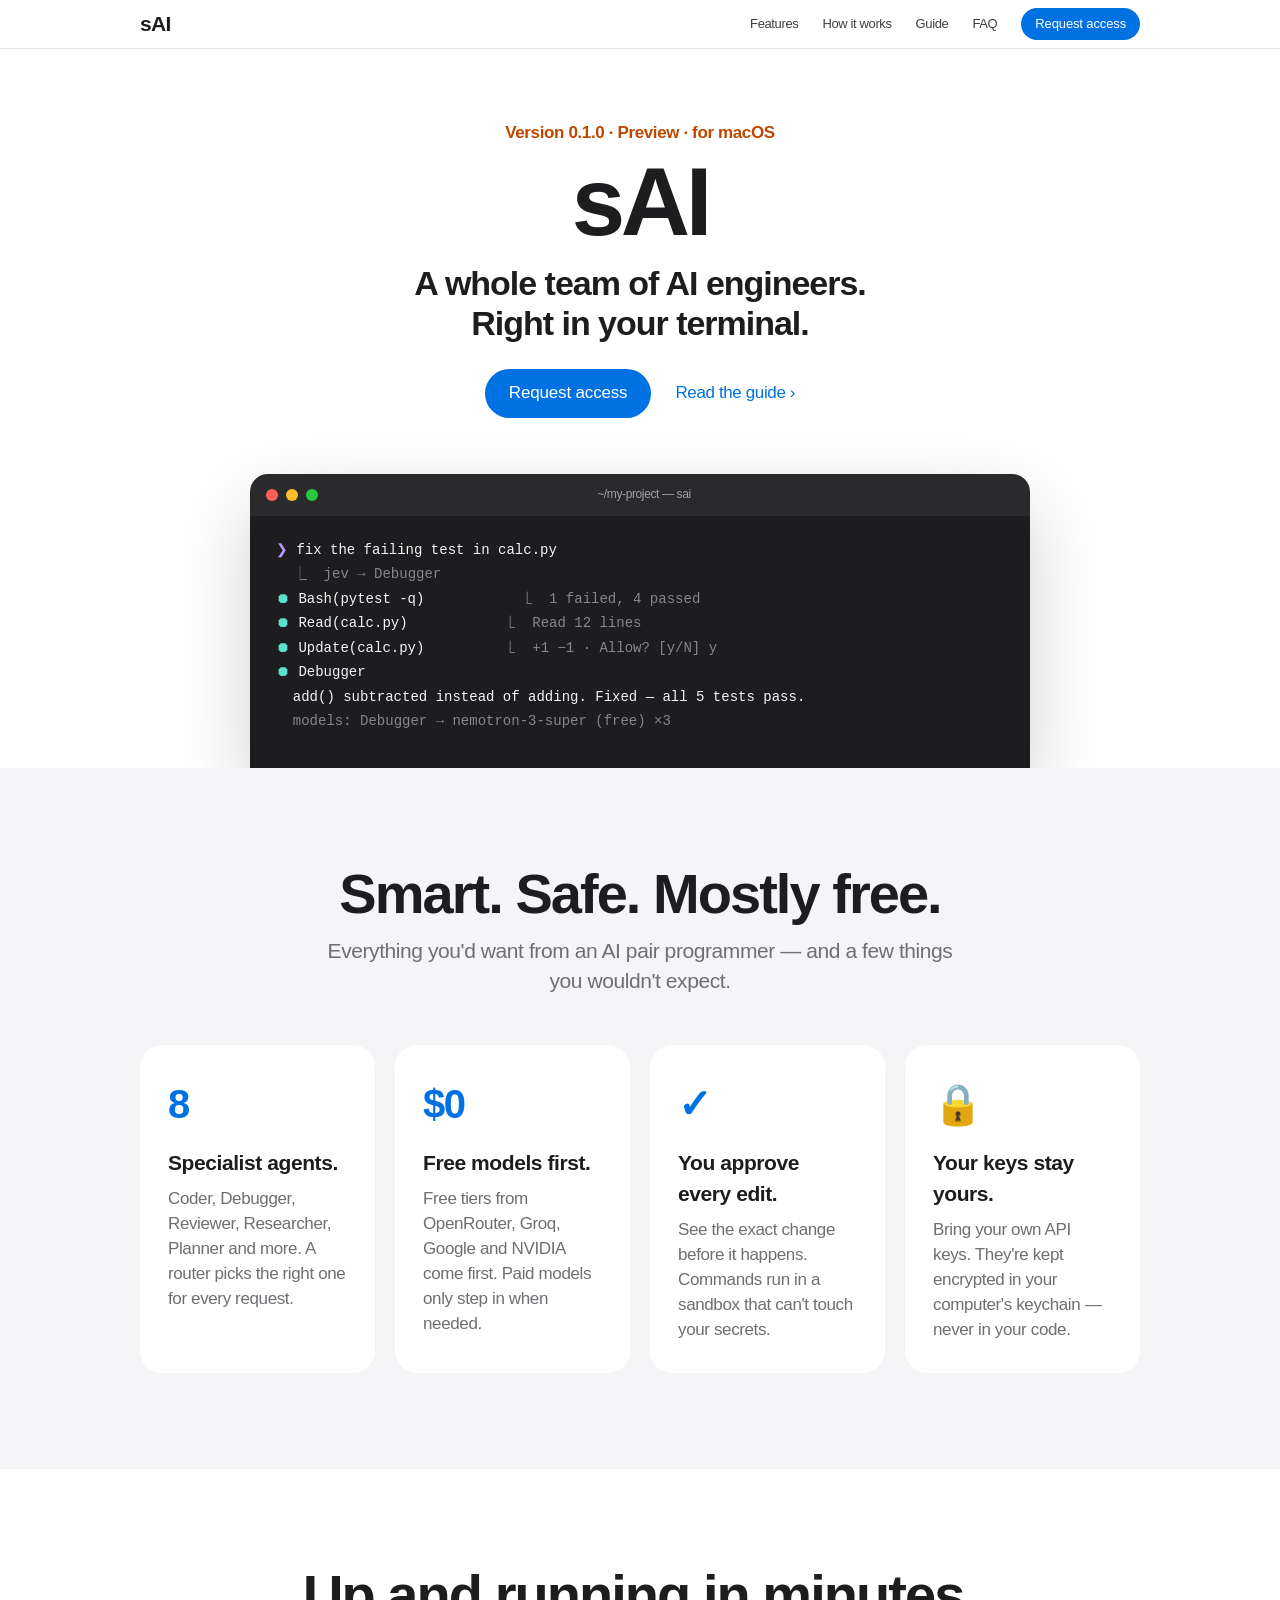
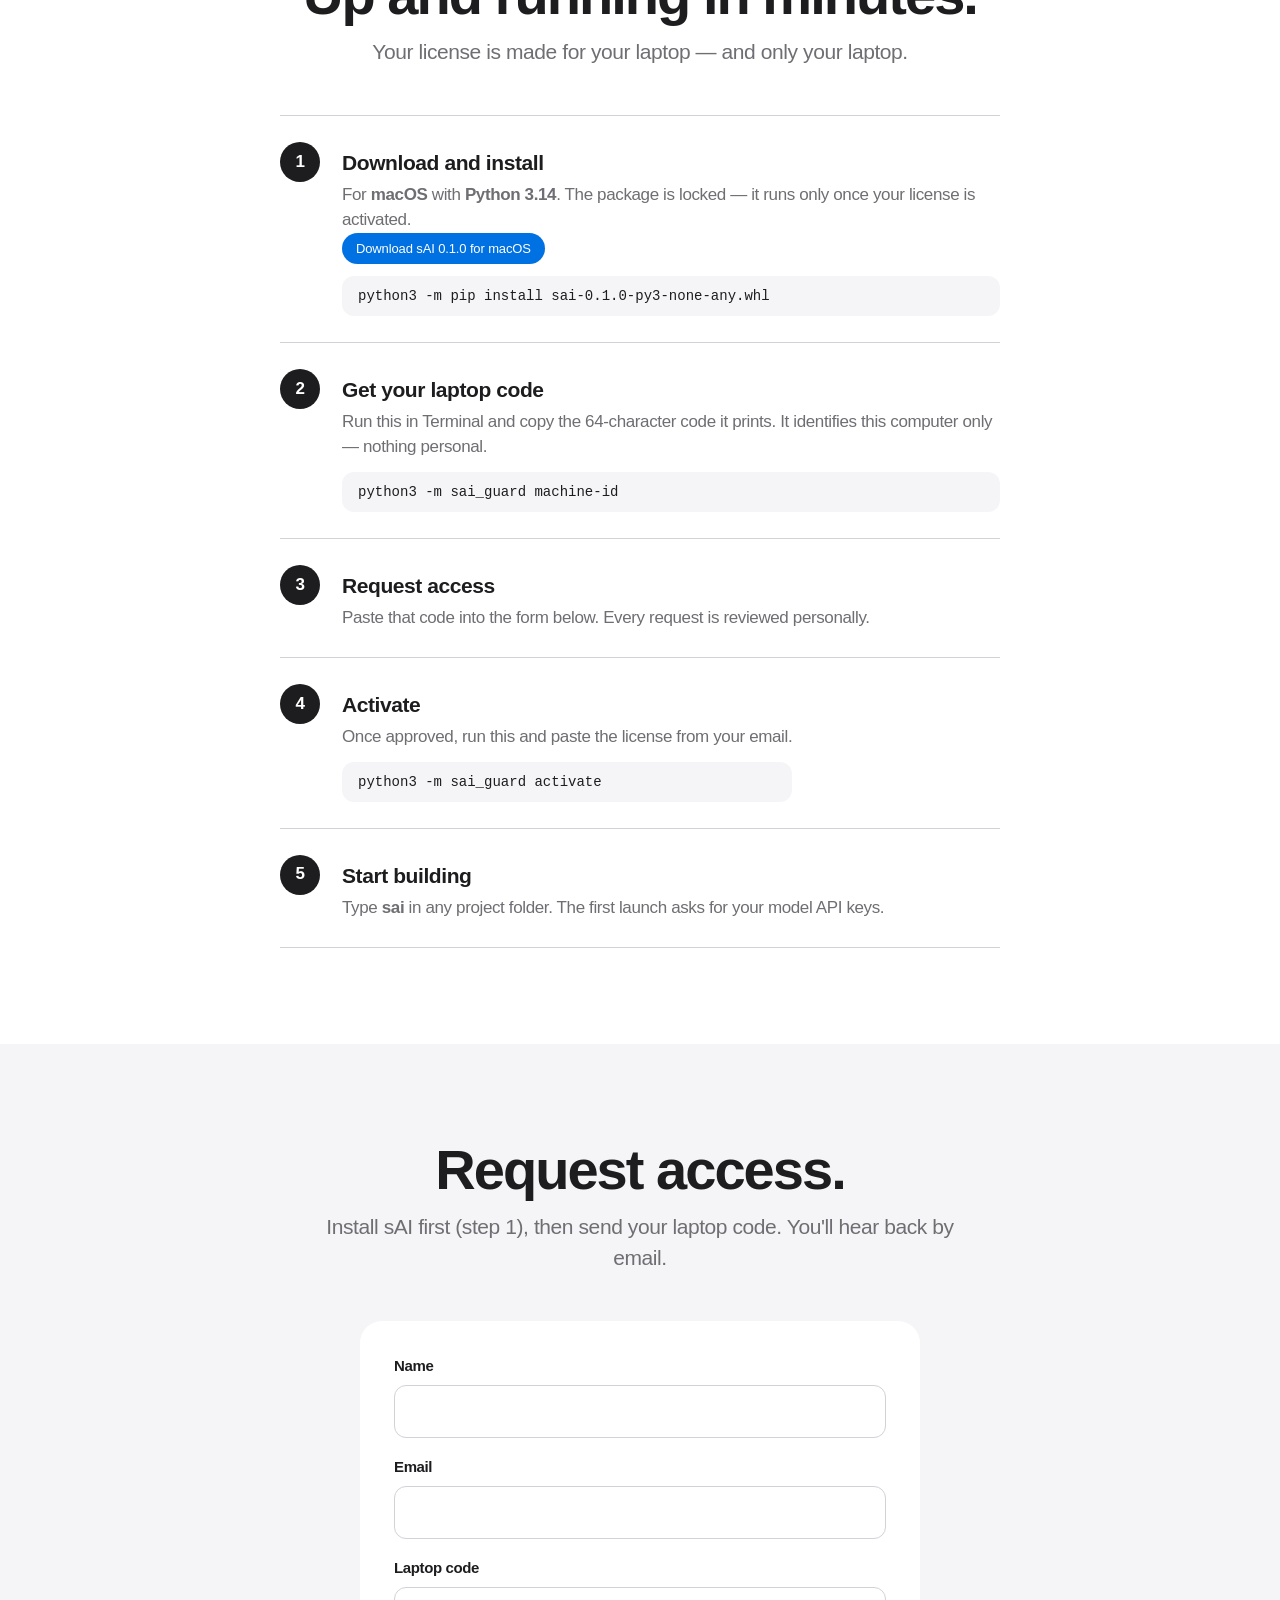
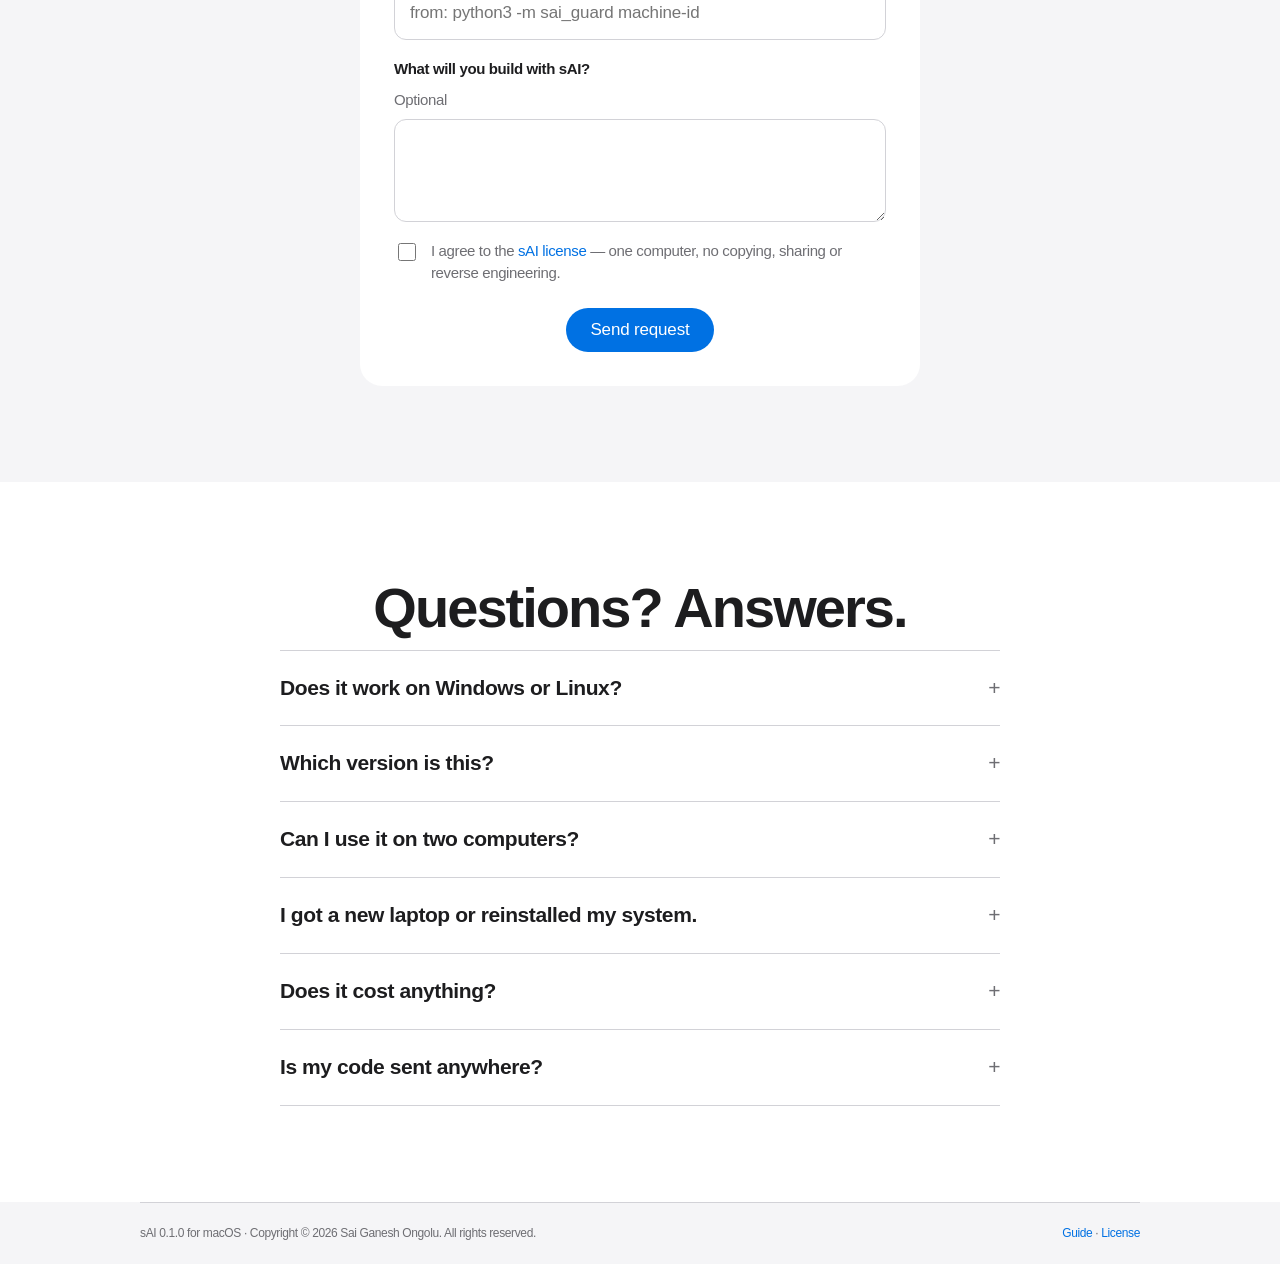
==== index.html @ 8074ced9 "sAI website: home, guide, license, access form, sAI 0.1.0 package for macOS Co-Authored-By: Claude O" ====
<!doctype html>
<html lang="en">
<head>
<meta charset="utf-8">
<meta name="viewport" content="width=device-width, initial-scale=1">
<title>sAI — AI coding agents in your terminal</title>
<meta name="description" content="sAI is a team of AI coding agents for your terminal. Request access for your laptop.">
<link rel="stylesheet" href="style.css">
</head>
<body>
<header class="bar">
  <div class="bar-in">
    <a class="brand" href="#top">sAI</a>
    <nav><a href="#features">Features</a><a href="#how">How it works</a><a href="guide.html">Guide</a><a href="#faq">FAQ</a>
      <a class="pill" href="#access">Request access</a></nav>
  </div>
</header>

<main id="top">
  <section class="hero">
    <p class="kicker">Version <span class="ver">0.1.0</span> · Preview · for macOS</p>
    <h1>sAI</h1>
    <p class="tagline">A whole team of AI engineers.<br>Right in your terminal.</p>
    <div class="links"><a class="pill big" href="#access">Request access</a><a class="more" href="guide.html">Read the guide ›</a></div>
    <div class="device">
      <div class="device-bar"><i></i><i></i><i></i><span>~/my-project — sai</span></div>
<pre><span class="p">❯</span> fix the failing test in calc.py
  <span class="d">⎿  jev → Debugger</span>
<span class="t">⏺</span> Bash(pytest -q)            <span class="d">⎿  1 failed, 4 passed</span>
<span class="t">⏺</span> Read(calc.py)            <span class="d">⎿  Read 12 lines</span>
<span class="t">⏺</span> Update(calc.py)          <span class="d">⎿  +1 −1 · Allow? [y/N] y</span>
<span class="t">⏺</span> Debugger
  add() subtracted instead of adding. Fixed — all 5 tests pass.
  <span class="d">models: Debugger → nemotron-3-super (free) ×3</span></pre>
    </div>
  </section>

  <section id="features" class="band light">
    <h2>Smart. Safe. Mostly free.</h2>
    <p class="sub">Everything you'd want from an AI pair programmer — and a few things you wouldn't expect.</p>
    <div class="tiles">
      <article class="tile"><span class="num">8</span><h3>Specialist agents.</h3><p>Coder, Debugger, Reviewer, Researcher, Planner and more. A router picks the right one for every request.</p></article>
      <article class="tile"><span class="num">$0</span><h3>Free models first.</h3><p>Free tiers from OpenRouter, Groq, Google and NVIDIA come first. Paid models only step in when needed.</p></article>
      <article class="tile"><span class="num">✓</span><h3>You approve every edit.</h3><p>See the exact change before it happens. Commands run in a sandbox that can't touch your secrets.</p></article>
      <article class="tile"><span class="num">🔒</span><h3>Your keys stay yours.</h3><p>Bring your own API keys. They're kept encrypted in your computer's keychain — never in your code.</p></article>
    </div>
  </section>

  <section id="how" class="band">
    <h2>Up and running in minutes.</h2>
    <p class="sub">Your license is made for your laptop — and only your laptop.</p>
    <ol class="steps">
      <li><span>1</span><div><h3>Download and install</h3><p>For <b>macOS</b> with <b>Python 3.14</b>. The package is locked — it runs only once your license is activated.</p>
        <p><a class="pill" href="downloads/sai-0.1.0-py3-none-any.whl" download>Download sAI <span class="ver">0.1.0</span> for macOS</a></p>
        <code>python3 -m pip install sai-0.1.0-py3-none-any.whl</code></div></li>
      <li><span>2</span><div><h3>Get your laptop code</h3><p>Run this in Terminal and copy the 64-character code it prints. It identifies this computer only — nothing personal.</p><code>python3 -m sai_guard machine-id</code></div></li>
      <li><span>3</span><div><h3>Request access</h3><p>Paste that code into the form below. Every request is reviewed personally.</p></div></li>
      <li><span>4</span><div><h3>Activate</h3><p>Once approved, run this and paste the license from your email.</p><code>python3 -m sai_guard activate</code></div></li>
      <li><span>5</span><div><h3>Start building</h3><p>Type <b>sai</b> in any project folder. The first launch asks for your model API keys.</p></div></li>
    </ol>
  </section>

  <section id="access" class="band light">
    <h2>Request access.</h2>
    <p class="sub">Install sAI first (step 1), then send your laptop code. You'll hear back by email.</p>
    <!-- FormSubmit emails each request to the owner. FORM_ENDPOINT and SITE_URL are filled in by publish.sh. -->
    <form class="form" action="https://formsubmit.co/saiganeshongole17@gmail.com" method="POST">
      <input type="hidden" name="_subject" value="New sAI access request">
      <input type="hidden" name="_template" value="table">
      <input type="hidden" name="_next" value="https://saiganesh17-byte.github.io/sai-website/thanks.html">
      <input type="text" name="_honey" class="hp" tabindex="-1" autocomplete="off" aria-hidden="true">
      <label>Name<input name="name" required maxlength="80" autocomplete="name"></label>
      <label>Email<input name="email" type="email" required maxlength="120" autocomplete="email"></label>
      <label>Laptop code<input name="machine_code" required pattern="[0-9a-f]{64}" title="64 characters, 0–9 and a–f"
             placeholder="from: python3 -m sai_guard machine-id" autocomplete="off" spellcheck="false"></label>
      <label>What will you build with sAI? <em>Optional</em><textarea name="use_case" rows="3" maxlength="600"></textarea></label>
      <label class="check"><input type="checkbox" name="accepts_license" value="yes" required>
        <span>I agree to the <a href="license.html">sAI license</a> — one computer, no copying, sharing or reverse engineering.</span></label>
      <button class="pill big" type="submit">Send request</button>
    </form>
  </section>

  <section id="faq" class="band">
    <h2>Questions? Answers.</h2>
    <div class="faq">
      <details><summary>Does it work on Windows or Linux?</summary><p>Not yet — sAI <span class="ver">0.1.0</span> supports macOS only. Linux support is close; Windows will follow. Requests from other systems will be kept for when they're supported.</p></details>
      <details><summary>Which version is this?</summary><p>sAI <span class="ver">0.1.0</span>, an early preview. Run <b>sai --version</b> to see the version you have.</p></details>
      <details><summary>Can I use it on two computers?</summary><p>Each license works on the computer whose code you sent. For another computer, just request a second license.</p></details>
      <details><summary>I got a new laptop or reinstalled my system.</summary><p>Your laptop code changes. Send a new request with the new code and mention it — we'll replace your license.</p></details>
      <details><summary>Does it cost anything?</summary><p>Access is free during the preview. Model usage is billed by the providers whose keys you use — with free-tier keys, most work costs nothing.</p></details>
      <details><summary>Is my code sent anywhere?</summary><p>Only to the AI model providers whose keys you configure, as part of each request. sAI has no server of its own.</p></details>
    </div>
  </section>
</main>

<footer class="foot">
  <div class="foot-in">
    <span>sAI <span class="ver">0.1.0</span> for macOS · Copyright © 2026 Sai Ganesh Ongolu. All rights reserved.</span>
    <span><a href="guide.html">Guide</a> · <a href="license.html">License</a></span>
  </div>
</footer>
</body>
</html>
---- style.css ----
/* Clean, product-page look: big type, generous space, alternating bands, soft cards. */
:root {
  --bg: #ffffff; --band: #f5f5f7; --fg: #1d1d1f; --muted: #6e6e73; --line: #d2d2d7;
  --tile: #ffffff; --blue: #0071e3; --blue-hover: #0077ed; --bar: rgba(255, 255, 255, 0.72);
  --term: #1d1d1f; --term-fg: #f5f5f7;
}
@media (prefers-color-scheme: dark) {
  :root { --bg: #000000; --band: #101012; --fg: #f5f5f7; --muted: #a1a1a6; --line: #333336;
          --tile: #1c1c1e; --blue: #2997ff; --blue-hover: #47a5ff; --bar: rgba(22, 22, 23, 0.72); --term: #1c1c1e; }
}
* { box-sizing: border-box; }
html { scroll-behavior: smooth; scroll-padding-top: 56px; }
body { margin: 0; background: var(--bg); color: var(--fg); -webkit-font-smoothing: antialiased;
       font: 17px/1.47 -apple-system, BlinkMacSystemFont, "SF Pro Text", "Helvetica Neue", Helvetica, Arial, sans-serif;
       letter-spacing: -0.022em; }
a { color: var(--blue); text-decoration: none; }
a:hover { text-decoration: underline; }

/* Translucent top bar */
.bar { position: sticky; top: 0; z-index: 10; background: var(--bar);
       backdrop-filter: saturate(180%) blur(20px); -webkit-backdrop-filter: saturate(180%) blur(20px);
       border-bottom: 1px solid color-mix(in srgb, var(--line) 50%, transparent); }
.bar-in { width: min(1000px, 100% - 32px); margin: 0 auto; height: 48px; display: flex; align-items: center; justify-content: space-between; }
.brand { color: var(--fg); font-weight: 600; font-size: 21px; letter-spacing: -0.03em; }
.bar nav { display: flex; align-items: center; gap: 24px; font-size: 13px; }
.bar nav a:not(.pill) { color: var(--fg); opacity: .85; }
.bar nav a:not(.pill):hover { opacity: 1; text-decoration: none; }
@media (max-width: 640px) { .bar nav a:not(.pill) { display: none; } }

/* Buttons */
.pill { display: inline-block; background: var(--blue); color: #fff; border: 0; border-radius: 980px;
        padding: 6px 14px; font-size: 13px; font-weight: 500; cursor: pointer; letter-spacing: -0.01em; }
.pill:hover { background: var(--blue-hover); text-decoration: none; }
.pill.big { padding: 12px 24px; font-size: 17px; }
.more { font-size: 17px; }

/* Hero */
.hero { text-align: center; padding: 72px 16px 0; overflow: hidden; }
.kicker { color: #bf4800; font-size: 17px; font-weight: 600; margin: 0 0 6px; }
@media (prefers-color-scheme: dark) { .kicker { color: #ff9f0a; } }
.hero h1 { font-size: clamp(56px, 11vw, 96px); line-height: 1.05; font-weight: 700; letter-spacing: -0.045em; margin: 0; }
.tagline { font-size: clamp(24px, 4vw, 34px); line-height: 1.18; font-weight: 600; letter-spacing: -0.03em; margin: 10px 0 26px; }
.links { display: flex; gap: 24px; align-items: center; justify-content: center; flex-wrap: wrap; margin-bottom: 56px; }

/* Terminal "device" */
.device { width: min(780px, 100%); margin: 0 auto; text-align: left; background: var(--term); border-radius: 18px 18px 0 0;
          box-shadow: 0 30px 80px rgba(0, 0, 0, 0.18); overflow: hidden; }
.device-bar { display: flex; align-items: center; gap: 8px; padding: 12px 16px; background: rgba(255, 255, 255, 0.06); }
.device-bar i { width: 12px; height: 12px; border-radius: 50%; background: #ff5f57; }
.device-bar i:nth-child(2) { background: #febc2e; } .device-bar i:nth-child(3) { background: #28c840; }
.device-bar span { flex: 1; text-align: center; color: #a1a1a6; font-size: 12px; margin-right: 52px; }
.device pre { margin: 0; padding: 22px 26px 34px; color: var(--term-fg); overflow-x: auto;
              font: 14px/1.75 ui-monospace, "SF Mono", SFMono-Regular, Menlo, monospace; letter-spacing: 0; }
.device .p { color: #bf9bff; } .device .t { color: #5ee0cf; } .device .d { color: #86868b; }

/* Sections */
.band { padding: 96px 16px; text-align: center; }
.band.light { background: var(--band); }
.band h2 { font-size: clamp(36px, 6vw, 56px); line-height: 1.07; font-weight: 700; letter-spacing: -0.035em; margin: 0 0 12px; }
.sub { font-size: 21px; color: var(--muted); margin: 0 auto 48px; max-width: 640px; letter-spacing: -0.02em; }

.tiles { width: min(1000px, 100%); margin: 0 auto; display: grid; grid-template-columns: repeat(auto-fit, minmax(220px, 1fr)); gap: 20px; text-align: left; }
.tile { background: var(--tile); border-radius: 22px; padding: 30px 28px; }
.band:not(.light) .tile { background: var(--band); }
.num { display: block; font-size: 40px; font-weight: 700; letter-spacing: -0.04em; margin-bottom: 14px; color: var(--blue); }
.tile h3 { font-size: 21px; margin: 0 0 8px; letter-spacing: -0.02em; }
.tile p { margin: 0; color: var(--muted); font-size: 17px; }

.steps { list-style: none; padding: 0; margin: 0 auto; width: min(720px, 100%); text-align: left; }
.steps li { display: flex; gap: 22px; padding: 26px 0; border-top: 1px solid var(--line); }
.steps li:last-child { border-bottom: 1px solid var(--line); }
.steps li > span { flex: none; width: 40px; height: 40px; border-radius: 50%; background: var(--fg); color: var(--bg);
                   display: grid; place-items: center; font-weight: 600; }
.steps h3 { margin: 6px 0 4px; font-size: 21px; letter-spacing: -0.02em; }
.steps p { margin: 0; color: var(--muted); }
code { display: block; margin-top: 12px; background: var(--band); border-radius: 12px; padding: 12px 16px; overflow-x: auto;
       font: 14px ui-monospace, "SF Mono", SFMono-Regular, Menlo, monospace; letter-spacing: 0; color: var(--fg); }

/* Form */
.form { width: min(560px, 100%); margin: 0 auto; display: grid; gap: 18px; text-align: left;
        background: var(--tile); border-radius: 22px; padding: 34px; }
.form label { display: grid; gap: 8px; font-size: 15px; font-weight: 600; }
.form em { font-style: normal; font-weight: 400; color: var(--muted); }
.form input, .form textarea { font: inherit; font-size: 17px; font-weight: 400; color: var(--fg); background: var(--bg);
       border: 1px solid var(--line); border-radius: 12px; padding: 13px 15px; width: 100%; letter-spacing: -0.01em; }
.form input:focus, .form textarea:focus { outline: none; border-color: var(--blue); box-shadow: 0 0 0 4px color-mix(in srgb, var(--blue) 22%, transparent); }
.form .check { display: flex; gap: 12px; align-items: flex-start; font-weight: 400; color: var(--muted); }
.form .check input { width: 18px; height: 18px; margin-top: 3px; flex: none; accent-color: var(--blue); }
.form button { justify-self: center; margin-top: 6px; }
.hp { position: absolute; left: -9999px; }

/* FAQ */
.faq { width: min(720px, 100%); margin: 0 auto; text-align: left; }
.faq details { border-top: 1px solid var(--line); padding: 22px 0; }
.faq details:last-child { border-bottom: 1px solid var(--line); }
.faq summary { cursor: pointer; font-size: 21px; font-weight: 600; letter-spacing: -0.02em; list-style: none; display: flex; justify-content: space-between; }
.faq summary::after { content: "+"; color: var(--muted); font-weight: 400; }
.faq details[open] summary::after { content: "−"; }
.faq summary::-webkit-details-marker { display: none; }
.faq p { color: var(--muted); margin: 12px 0 0; }

/* Footer */
.foot { background: var(--band); color: var(--muted); font-size: 12px; }
.foot-in { width: min(1000px, 100% - 32px); margin: 0 auto; padding: 22px 0; display: flex; justify-content: space-between; flex-wrap: wrap; gap: 8px; border-top: 1px solid var(--line); }

/* Simple pages (thanks, license) */
.page { width: min(720px, 100% - 32px); margin: 0 auto; padding: 88px 0; }
.page h1 { font-size: clamp(40px, 7vw, 64px); letter-spacing: -0.04em; line-height: 1.08; margin: 0 0 16px; }
.page p { font-size: 21px; color: var(--muted); }
.page pre { white-space: pre-wrap; background: var(--band); border-radius: 18px; padding: 28px; font: 14px/1.65 ui-monospace, "SF Mono", Menlo, monospace; letter-spacing: 0; }

/* User guide */
.doc { width: min(860px, 100% - 32px); margin: 0 auto; padding: 72px 0 40px; }
.doc-head { text-align: center; margin-bottom: 24px; }
.doc-head h1 { font-size: clamp(38px, 7vw, 64px); line-height: 1.07; letter-spacing: -0.045em; margin: 0 0 12px; }
.toc { display: flex; flex-wrap: wrap; gap: 8px; justify-content: center; margin-top: 8px; }
.toc a { background: var(--band); color: var(--fg); border-radius: 980px; padding: 6px 14px; font-size: 14px; }
.toc a:hover { text-decoration: none; background: var(--line); }
.doc section { padding-top: 56px; }
.doc h2 { font-size: clamp(28px, 4.5vw, 40px); letter-spacing: -0.035em; margin: 0 0 16px; }
.doc li { margin-bottom: 10px; }
.doc li code:not(.inline) { margin-bottom: 4px; }
.doc table { width: 100%; border-collapse: collapse; margin: 8px 0 12px; font-size: 16px; }
.doc th, .doc td { text-align: left; padding: 12px 14px; border-bottom: 1px solid var(--line); vertical-align: top; }
.doc th { font-size: 13px; color: var(--muted); font-weight: 600; text-transform: uppercase; letter-spacing: .02em; }
.doc td:first-child { white-space: nowrap; font-weight: 500; }
@media (max-width: 640px) { .doc td:first-child { white-space: normal; } }
.sample { background: var(--term); color: var(--term-fg); border-radius: 16px; padding: 18px 22px; overflow-x: auto;
          font: 14px/1.7 ui-monospace, "SF Mono", SFMono-Regular, Menlo, monospace; letter-spacing: 0; }
.sample .p { color: #bf9bff; } .sample .t { color: #5ee0cf; } .sample .d { color: #86868b; }
kbd { font: 13px ui-monospace, "SF Mono", Menlo, monospace; background: var(--band); border: 1px solid var(--line);
      border-bottom-width: 2px; border-radius: 6px; padding: 1px 6px; letter-spacing: 0; }
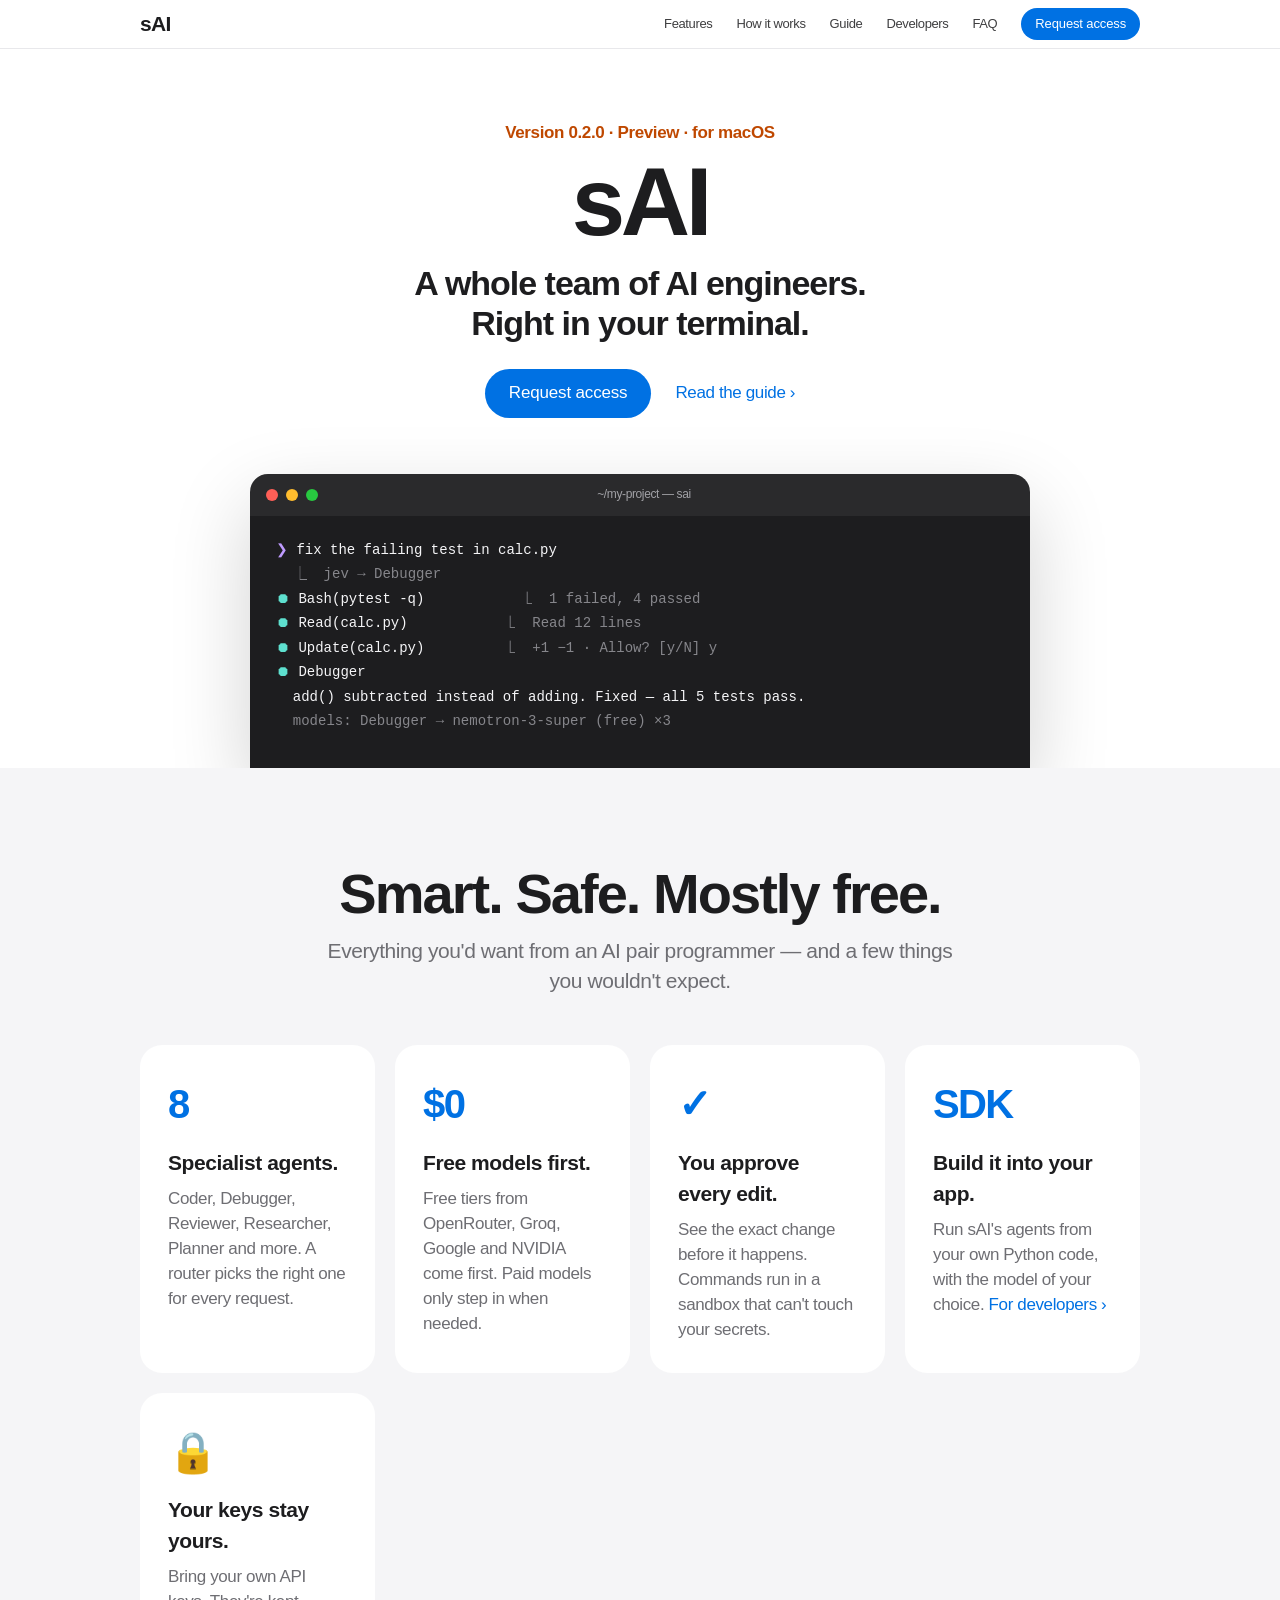
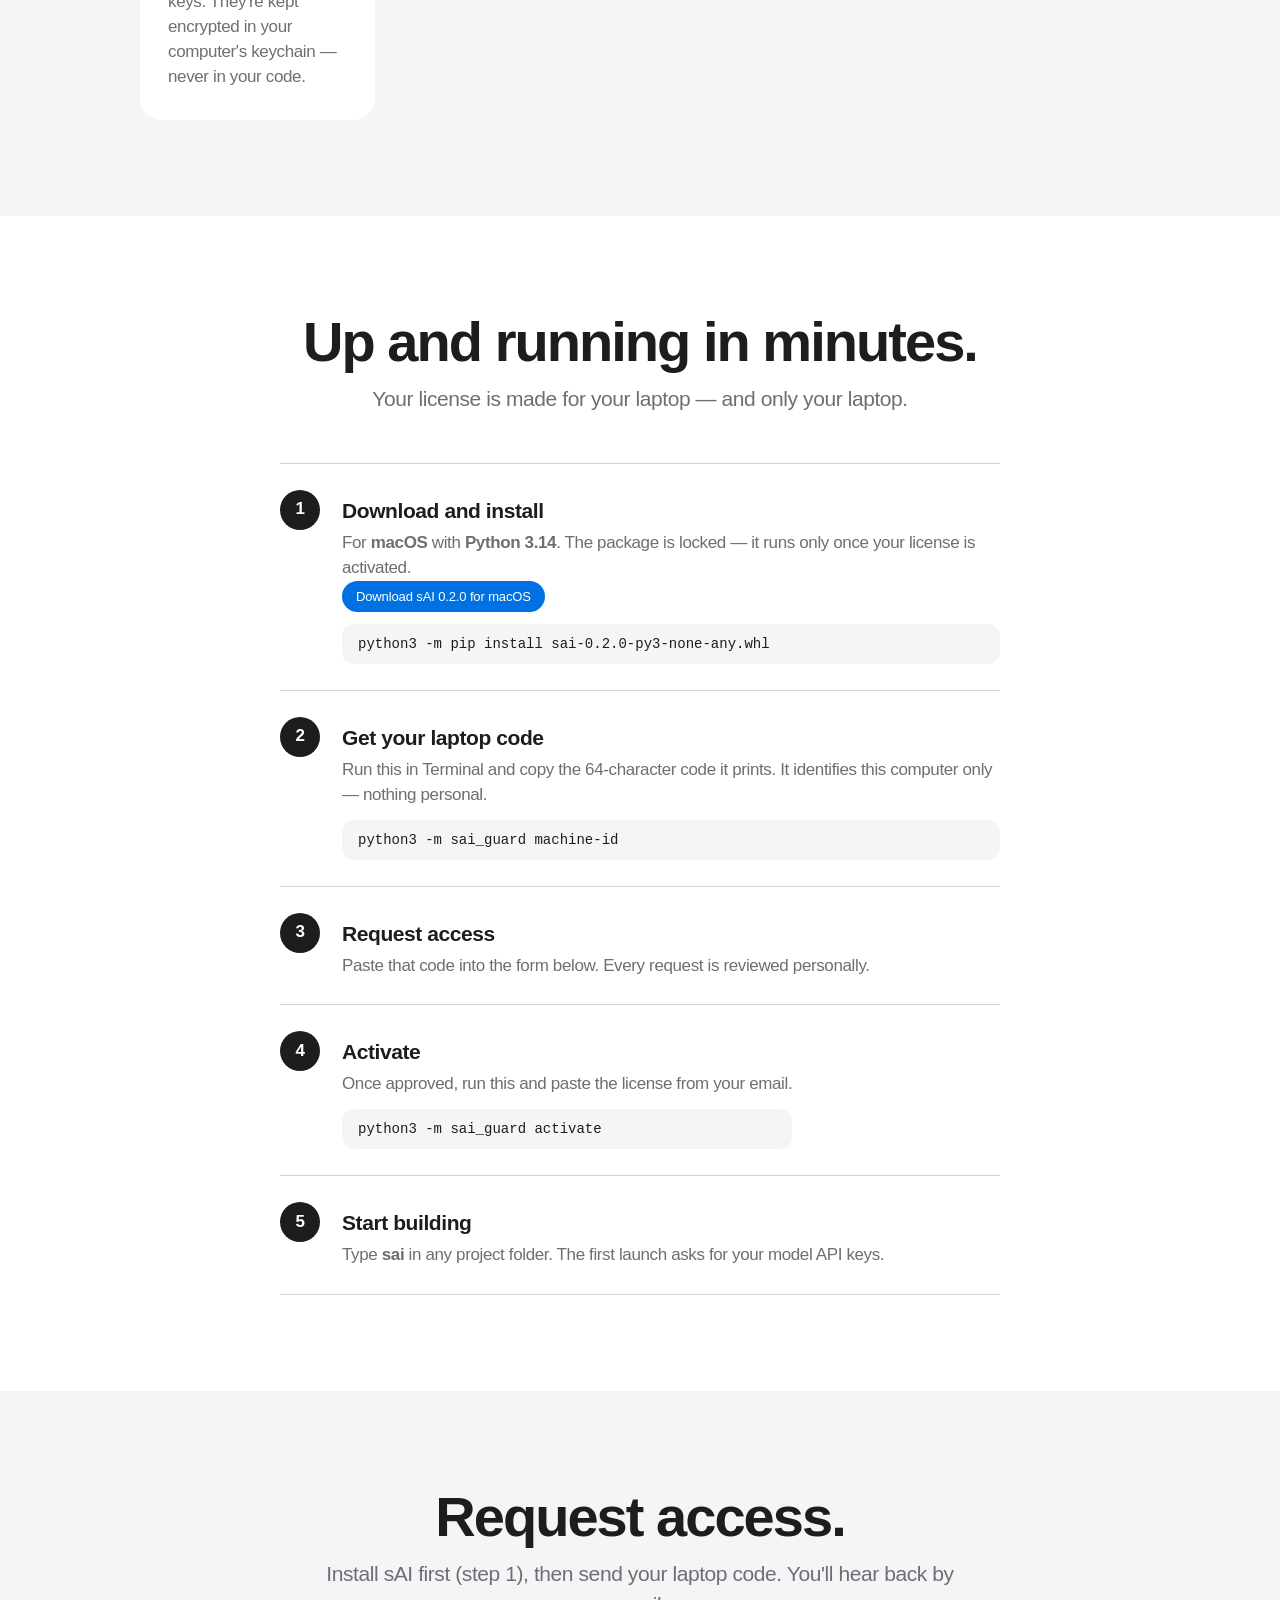
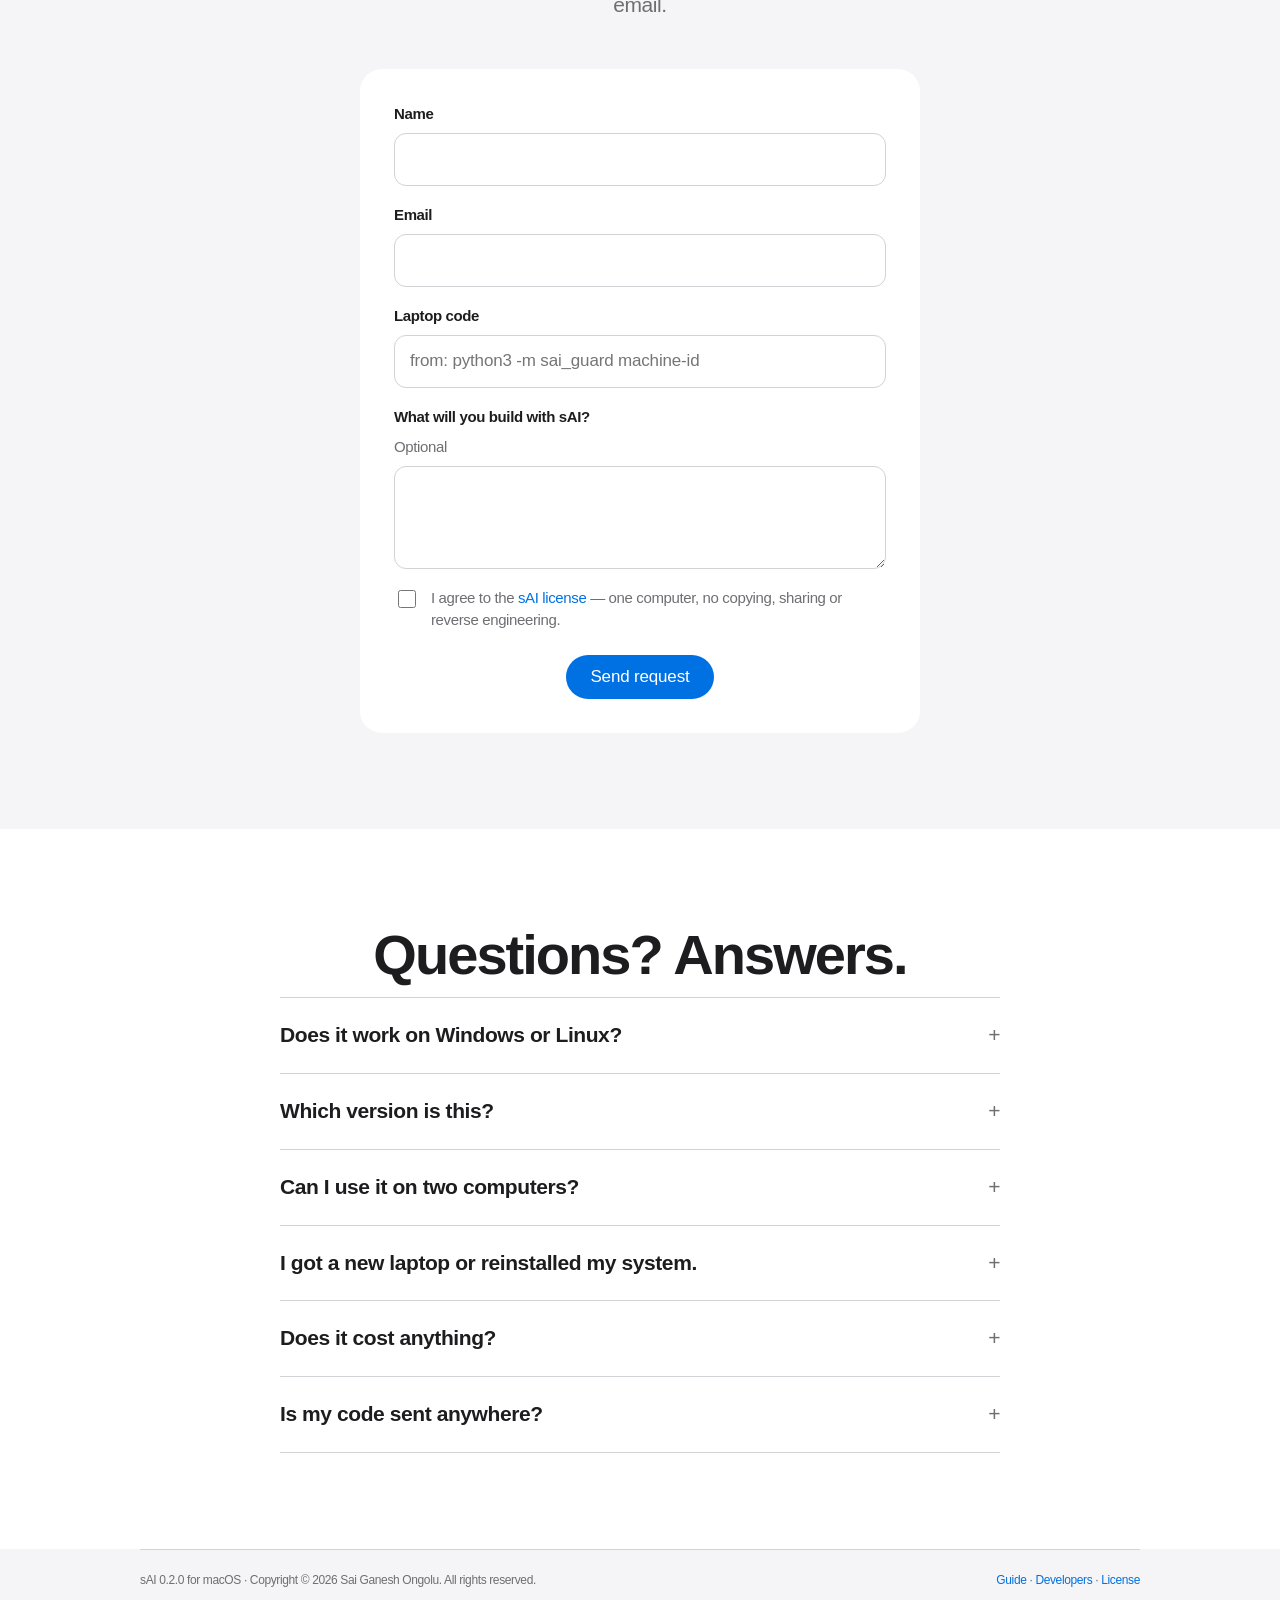
==== commit 8665b014: "sAI 0.2.0: SDK for developers page, new package Co-Authored-By: Claude Opus 5.5 <noreply@anthropic.c" ====
--- a/index.html
+++ b/index.html
@@ -11,14 +11,14 @@
 <header class="bar">
   <div class="bar-in">
     <a class="brand" href="#top">sAI</a>
-    <nav><a href="#features">Features</a><a href="#how">How it works</a><a href="guide.html">Guide</a><a href="#faq">FAQ</a>
+    <nav><a href="#features">Features</a><a href="#how">How it works</a><a href="guide.html">Guide</a><a href="developers.html">Developers</a><a href="#faq">FAQ</a>
       <a class="pill" href="#access">Request access</a></nav>
   </div>
 </header>
 
 <main id="top">
   <section class="hero">
-    <p class="kicker">Version <span class="ver">0.1.0</span> · Preview · for macOS</p>
+    <p class="kicker">Version <span class="ver">0.2.0</span> · Preview · for macOS</p>
     <h1>sAI</h1>
     <p class="tagline">A whole team of AI engineers.<br>Right in your terminal.</p>
     <div class="links"><a class="pill big" href="#access">Request access</a><a class="more" href="guide.html">Read the guide ›</a></div>
@@ -42,6 +42,7 @@
       <article class="tile"><span class="num">8</span><h3>Specialist agents.</h3><p>Coder, Debugger, Reviewer, Researcher, Planner and more. A router picks the right one for every request.</p></article>
       <article class="tile"><span class="num">$0</span><h3>Free models first.</h3><p>Free tiers from OpenRouter, Groq, Google and NVIDIA come first. Paid models only step in when needed.</p></article>
       <article class="tile"><span class="num">✓</span><h3>You approve every edit.</h3><p>See the exact change before it happens. Commands run in a sandbox that can't touch your secrets.</p></article>
+      <article class="tile"><span class="num">SDK</span><h3>Build it into your app.</h3><p>Run sAI's agents from your own Python code, with the model of your choice. <a href="developers.html">For developers ›</a></p></article>
       <article class="tile"><span class="num">🔒</span><h3>Your keys stay yours.</h3><p>Bring your own API keys. They're kept encrypted in your computer's keychain — never in your code.</p></article>
     </div>
   </section>
@@ -51,8 +52,8 @@
     <p class="sub">Your license is made for your laptop — and only your laptop.</p>
     <ol class="steps">
       <li><span>1</span><div><h3>Download and install</h3><p>For <b>macOS</b> with <b>Python 3.14</b>. The package is locked — it runs only once your license is activated.</p>
-        <p><a class="pill" href="downloads/sai-0.1.0-py3-none-any.whl" download>Download sAI <span class="ver">0.1.0</span> for macOS</a></p>
-        <code>python3 -m pip install sai-0.1.0-py3-none-any.whl</code></div></li>
+        <p><a class="pill" href="downloads/sai-0.2.0-py3-none-any.whl" download>Download sAI <span class="ver">0.2.0</span> for macOS</a></p>
+        <code>python3 -m pip install sai-0.2.0-py3-none-any.whl</code></div></li>
       <li><span>2</span><div><h3>Get your laptop code</h3><p>Run this in Terminal and copy the 64-character code it prints. It identifies this computer only — nothing personal.</p><code>python3 -m sai_guard machine-id</code></div></li>
       <li><span>3</span><div><h3>Request access</h3><p>Paste that code into the form below. Every request is reviewed personally.</p></div></li>
       <li><span>4</span><div><h3>Activate</h3><p>Once approved, run this and paste the license from your email.</p><code>python3 -m sai_guard activate</code></div></li>
@@ -83,8 +84,8 @@
   <section id="faq" class="band">
     <h2>Questions? Answers.</h2>
     <div class="faq">
-      <details><summary>Does it work on Windows or Linux?</summary><p>Not yet — sAI <span class="ver">0.1.0</span> supports macOS only. Linux support is close; Windows will follow. Requests from other systems will be kept for when they're supported.</p></details>
-      <details><summary>Which version is this?</summary><p>sAI <span class="ver">0.1.0</span>, an early preview. Run <b>sai --version</b> to see the version you have.</p></details>
+      <details><summary>Does it work on Windows or Linux?</summary><p>Not yet — sAI <span class="ver">0.2.0</span> supports macOS only. Linux support is close; Windows will follow. Requests from other systems will be kept for when they're supported.</p></details>
+      <details><summary>Which version is this?</summary><p>sAI <span class="ver">0.2.0</span>, an early preview. Run <b>sai --version</b> to see the version you have.</p></details>
       <details><summary>Can I use it on two computers?</summary><p>Each license works on the computer whose code you sent. For another computer, just request a second license.</p></details>
       <details><summary>I got a new laptop or reinstalled my system.</summary><p>Your laptop code changes. Send a new request with the new code and mention it — we'll replace your license.</p></details>
       <details><summary>Does it cost anything?</summary><p>Access is free during the preview. Model usage is billed by the providers whose keys you use — with free-tier keys, most work costs nothing.</p></details>
@@ -95,8 +96,8 @@
 
 <footer class="foot">
   <div class="foot-in">
-    <span>sAI <span class="ver">0.1.0</span> for macOS · Copyright © 2026 Sai Ganesh Ongolu. All rights reserved.</span>
-    <span><a href="guide.html">Guide</a> · <a href="license.html">License</a></span>
+    <span>sAI <span class="ver">0.2.0</span> for macOS · Copyright © 2026 Sai Ganesh Ongolu. All rights reserved.</span>
+    <span><a href="guide.html">Guide</a> · <a href="developers.html">Developers</a> · <a href="license.html">License</a></span>
   </div>
 </footer>
 </body>
